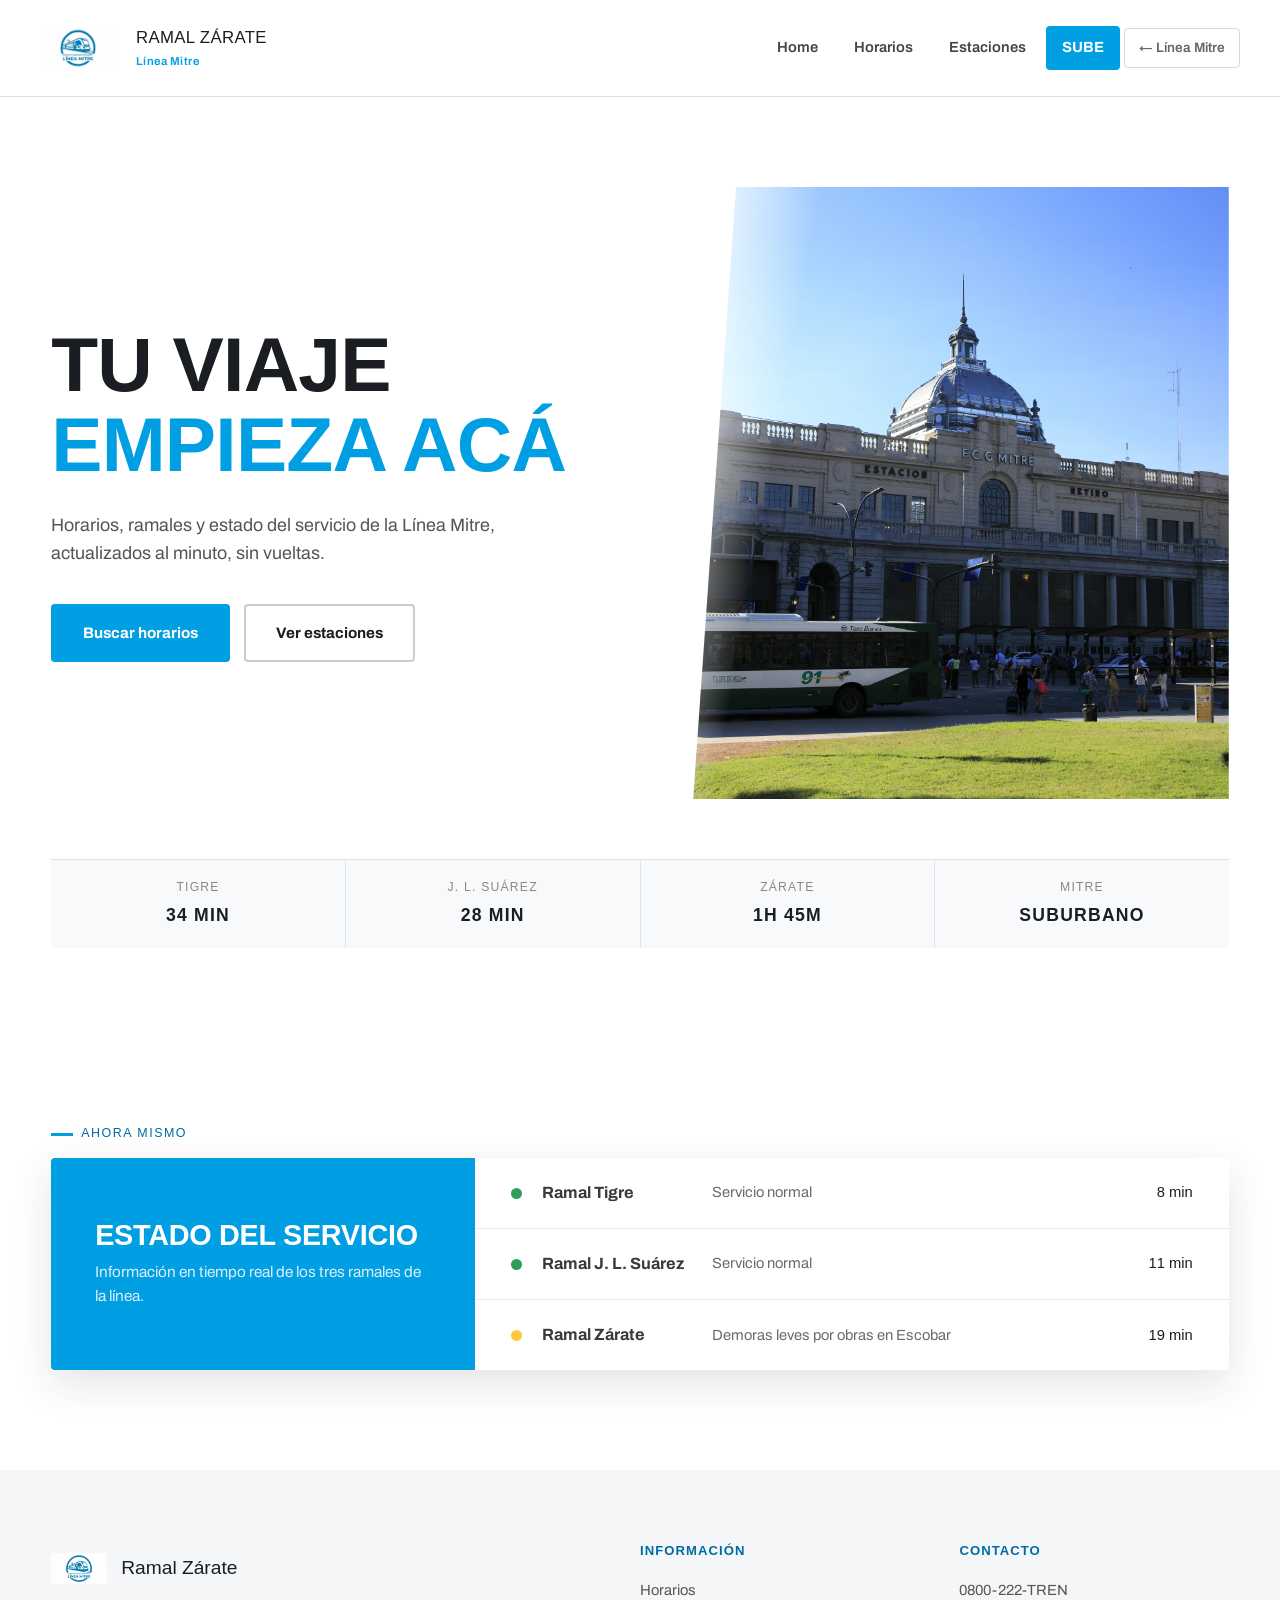
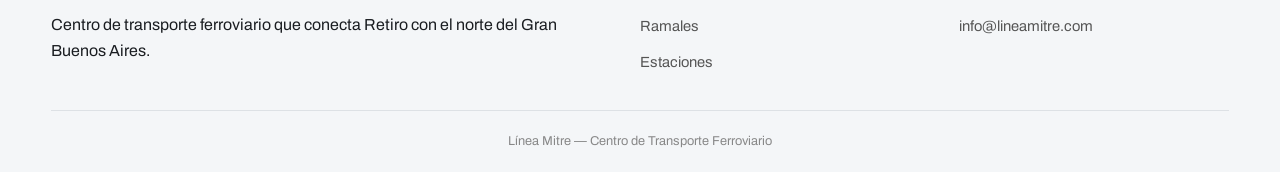
==== index.html @ 60ac6a28 "Commit" ====
<!DOCTYPE html>
<html lang="es">
<head>
    <meta charset="UTF-8">
    <meta name="viewport" content="width=device-width, initial-scale=1.0">
    <title>Ramal Zárate — Línea Mitre</title>
    <link rel="stylesheet" href="css/styles.css">
</head>
<body>

    <header>
        <nav>
            <img src="img/logo-mitre.png" alt="Ramal Zárate" class="nav-logo">
            <div class="marca">
                Ramal Zárate
                <small>Línea Mitre</small>
            </div>
            <ul>
                <li><a href="index.html">Home</a></li>
                <li><a href="estaciones.html">Horarios</a></li>
                <li><a href="ubicacion.html">Estaciones</a></li>
                <li id="nav-sube"><a href="sube.html">SUBE</a></li>
                <li id="nav-central"><a href="https://rafaelmontanerpt.github.io/Central-de-transporte/index.html" target="_blank">← Línea Mitre</a></li>
            </ul>
        </nav>
    </header>

    <main>

        <section class="hero">
            <div class="hero-grid">
                <div class="hero-texto">
                    <h1>Tu viaje<br><em>empieza acá</em></h1>
                    <p>Horarios, ramales y estado del servicio de la Línea Mitre, actualizados al minuto, sin vueltas.</p>
                    <div class="hero-botones">
                        <a href="estaciones.html" class="btn">Buscar horarios</a>
                        <a href="ubicacion.html" class="btn btn-fantasma">Ver estaciones</a>
                    </div>
                </div>
                <div class="hero-imagen">
                    <img src="img/J31_597_Bf_Retiro_Mitre.jpg" alt="Estación Retiro, cabecera de la Línea Mitre">
                </div>
            </div>

            <div class="franja franja--ajustada" style="padding-top:0">
                <div class="via">
                    <span>Tigre<b>34 min</b></span>
                    <span>J. L. Suárez<b>28 min</b></span>
                    <span>Zárate<b>1h 45m</b></span>
                    <span>Mitre<b>Suburbano</b></span>
                </div>
            </div>
        </section>

        <section class="franja">
            <span class="ojo">Ahora mismo</span>
            <div class="panel-estado">
                <div class="panel-estado-rotulo">
                    <h2>Estado del servicio</h2>
                    <p>Información en tiempo real de los tres ramales de la línea.</p>
                </div>
                <div class="estado-lista">
                    <div class="estado-fila">
                        <span class="estado-punto"></span>
                        <b>Ramal Tigre</b>
                        <span>Servicio normal</span>
                        <span class="estado-tiempo">8 min</span>
                    </div>
                    <div class="estado-fila">
                        <span class="estado-punto"></span>
                        <b>Ramal J. L. Suárez</b>
                        <span>Servicio normal</span>
                        <span class="estado-tiempo">11 min</span>
                    </div>
                    <div class="estado-fila">
                        <span class="estado-punto" style="background:var(--amarillo)"></span>
                        <b>Ramal Zárate</b>
                        <span>Demoras leves por obras en Escobar</span>
                        <span class="estado-tiempo">19 min</span>
                    </div>
                </div>
            </div>
        </section>

    </main>

    <footer>
        <div class="footer-inner">
            <div>
                <div class="footer-logo-wrap">
                    <img src="img/logo-mitre.png" alt="Ramal Zárate">
                    <div class="footer-marca">Ramal Zárate</div>
                </div>
                <p>Centro de transporte ferroviario que conecta Retiro con el norte del Gran Buenos Aires.</p>
            </div>
            <div>
                <h4>Información</h4>
                <ul>
                    <li><a href="estaciones.html">Horarios</a></li>
                    <li><a href="estaciones.html">Ramales</a></li>
                    <li><a href="ubicacion.html">Estaciones</a></li>
                </ul>
            </div>
            <div>
                <h4>Contacto</h4>
                <ul>
                    <li><a href="tel:08002228736">0800-222-TREN</a></li>
                    <li><a href="mailto:info@lineamitre.com">info@lineamitre.com</a></li>
                </ul>
            </div>
        </div>
        <div class="footer-base">Línea Mitre — Centro de Transporte Ferroviario</div>
    </footer>

</body>
</html>
---- css/styles.css ----
@import url('https://fonts.googleapis.com/css2?family=Archivo+Expanded:wght@600;700;800&family=Archivo:wght@400;500;600;700&display=swap');

* { margin: 0; padding: 0; box-sizing: border-box; }

:root {
  --carbon:   #1a1d21;
  --carbon-2: #25292e;
  --azul:     #009ee3;
  --azul-osc: #006aa8;
  --amarillo: #ffc83d;
  --verde:    #2e9e5b;
  --rojo:     #d6432e;
  --texto:    #3a3a38;

  --display: 'Archivo Expanded', sans-serif;
  --cuerpo:  'Archivo', sans-serif;
  --radio:   4px;
  --sombra:  0 14px 40px rgba(26,29,33,.12);
  --ease:    .3s cubic-bezier(.4,0,.2,1);
}

html { scroll-behavior: smooth; }

body {
  font-family: var(--cuerpo);
  color: var(--texto);
  background: white;
  overflow-x: hidden;
  line-height: 1.6;
}

h1, h2, h3 {
  font-family: var(--display);
  color: var(--carbon);
  text-transform: uppercase;
  letter-spacing: -.01em;
  line-height: 1.05;
}

a { color: inherit; }

/* --- nav --- */

header {
  position: sticky;
  top: 0;
  z-index: 999;
  background: white;
  border-bottom: 1px solid #dde1e5;
}

nav {
  max-width: 1320px;
  margin: auto;
  display: flex;
  align-items: center;
  gap: 20px;
  padding: 10px 40px;
}

nav img {
  width: 76px;
  height: 76px;
  object-fit: contain;
  flex-shrink: 0;
}

nav .marca {
  color: var(--carbon);
  font-family: var(--display);
  font-size: 1.05rem;
  text-transform: uppercase;
  letter-spacing: .02em;
  flex: 1;
}

nav .marca small {
  display: block;
  font-family: var(--cuerpo);
  text-transform: none;
  font-size: .72rem;
  color: var(--azul);
  letter-spacing: .04em;
  font-weight: 600;
}

nav ul {
  display: flex;
  align-items: center;
  gap: 4px;
  list-style: none;
}

nav ul li a {
  display: block;
  color: #444;
  text-decoration: none;
  font-weight: 600;
  font-size: .92rem;
  padding: 10px 16px;
  border-radius: var(--radio);
  transition: var(--ease);
}

nav ul li a:hover { color: var(--carbon); background: rgba(0,158,227,.08); }

#nav-sube a { background: var(--azul); color: white; font-weight: 700; }
#nav-sube a:hover { background: var(--azul-osc); }

#nav-central a {
  color: #666;
  border: 1px solid rgba(0,0,0,.15);
  font-size: .85rem;
  padding: 8px 14px;
}
#nav-central a:hover { color: var(--carbon); border-color: rgba(0,0,0,.3); background: rgba(0,158,227,.06); }

/* --- estructura base --- */

main { display: block; }

.franja {
  width: min(1320px, 92%);
  margin: auto;
  padding: 100px 0;
}

.franja--ajustada { padding: 70px 0; }

.ojo {
  display: inline-flex;
  align-items: center;
  gap: 8px;
  font-family: var(--display);
  font-size: .78rem;
  letter-spacing: .12em;
  text-transform: uppercase;
  color: var(--azul-osc);
  margin-bottom: 14px;
}

.ojo::before {
  content: '';
  width: 22px;
  height: 3px;
  background: var(--azul);
}

/* --- hero (home) --- */

.hero {
  position: relative;
  background: white;
  overflow: hidden;
}

.hero-grid {
  width: min(1320px, 92%);
  margin: auto;
  display: grid;
  grid-template-columns: 1.05fr .95fr;
  align-items: center;
  gap: 50px;
  padding: 90px 0 0;
  min-height: 78vh;
}

.hero-texto h1 {
  color: var(--carbon);
  font-size: clamp(3rem, 6vw, 5.2rem);
  margin-bottom: 26px;
}

.hero-texto h1 em {
  display: block;
  font-style: normal;
  color: var(--azul);
}

.hero-texto p {
  font-size: 1.12rem;
  max-width: 480px;
  color: #555;
  margin-bottom: 36px;
}

.hero-botones { display: flex; gap: 14px; flex-wrap: wrap; }

.btn {
  display: inline-block;
  border: 2px solid transparent;
  background: var(--azul);
  color: white;
  font-weight: 700;
  font-size: .95rem;
  padding: 15px 30px;
  border-radius: var(--radio);
  cursor: pointer;
  transition: var(--ease);
  text-decoration: none;
}

.btn:hover { background: var(--azul-osc); transform: translateY(-2px); }

/* ghost button sobre fondo blanco */
.btn-fantasma {
  background: transparent;
  border-color: #ccc;
  color: var(--carbon);
}

.btn-fantasma:hover { border-color: var(--azul); color: var(--azul); background: rgba(0,158,227,.06); }

/* ghost button sobre fondo oscuro (ramal-hero) */
.btn-fantasma-oscuro {
  background: transparent;
  border: 2px solid rgba(255,255,255,.35);
  color: white;
  font-weight: 700;
  font-size: .95rem;
  padding: 15px 30px;
  border-radius: var(--radio);
  cursor: pointer;
  transition: var(--ease);
  text-decoration: none;
  display: inline-block;
}

.btn-fantasma-oscuro:hover { border-color: white; background: rgba(255,255,255,.1); }

.hero-imagen {
  position: relative;
  height: 100%;
  min-height: 460px;
  align-self: stretch;
}

.hero-imagen img {
  position: absolute;
  inset: 0;
  width: 100%;
  height: 100%;
  object-fit: cover;
  clip-path: polygon(8% 0, 100% 0, 100% 100%, 0 100%);
}

.hero-imagen::after {
  content: '';
  position: absolute;
  inset: 0;
  background: linear-gradient(100deg, white 0%, transparent 20%);
}

/* via (tiempos de viaje bajo el hero) */
.via {
  display: flex;
  border-top: 1px solid #e0e4e8;
  margin-top: 60px;
  background: #f8f9fa;
}

.via span {
  flex: 1;
  text-align: center;
  padding: 18px 0;
  font-family: var(--display);
  font-size: .76rem;
  letter-spacing: .1em;
  text-transform: uppercase;
  color: #888;
  border-right: 1px solid #e0e4e8;
}

.via span:last-child { border-right: none; }
.via span b { display: block; color: var(--carbon); font-size: 1.1rem; margin-top: 4px; }

/* --- panel estado --- */

.panel-estado {
  display: grid;
  grid-template-columns: .9fr 1.6fr;
  background: white;
  border-radius: var(--radio);
  box-shadow: var(--sombra);
  overflow: hidden;
}

.panel-estado-rotulo {
  background: var(--azul);
  color: white;
  padding: 44px;
  display: flex;
  flex-direction: column;
  justify-content: center;
}

.panel-estado-rotulo h2 { color: white; font-size: 1.8rem; margin-bottom: 10px; }
.panel-estado-rotulo p { color: #d9f0fb; font-size: .96rem; }

.estado-lista { display: flex; flex-direction: column; }

.estado-fila {
  display: flex;
  align-items: center;
  gap: 20px;
  padding: 22px 36px;
  border-bottom: 1px solid #eee;
}

.estado-fila:last-child { border-bottom: none; }

.estado-punto { width: 11px; height: 11px; border-radius: 50%; background: var(--verde); flex-shrink: 0; }

.estado-fila b { font-size: 1.02rem; min-width: 150px; }
.estado-fila span { color: #6b6b68; font-size: .92rem; }
.estado-fila .estado-tiempo { margin-left: auto; font-family: var(--display); color: var(--carbon); }

/* --- ramal hero (Zárate) --- */

.ramal-hero {
  background: var(--carbon-2);
  color: white;
  padding: 90px 0 0;
}

.ramal-hero-inner {
  width: min(1320px, 92%);
  margin: auto;
  display: grid;
  gap: 30px;
}

.ramal-kicker {
  font-family: var(--display);
  color: var(--amarillo);
  font-size: 1rem;
  letter-spacing: .08em;
}

.ramal-hero h1 { color: white; font-size: clamp(2.6rem, 5vw, 4.4rem); max-width: 760px; }
.ramal-hero p { max-width: 640px; color: #ccc; font-size: 1.08rem; margin-top: 18px; }

.ramal-botones { display: flex; gap: 14px; margin-top: 32px; flex-wrap: wrap; }

.ramal-cifras {
  display: grid;
  grid-template-columns: repeat(4, auto);
  gap: 40px;
  margin-top: 60px;
  padding: 34px 0;
  border-top: 1px solid #3a3e44;
}

.ramal-cifras div b { display: block; font-family: var(--display); font-size: 2.1rem; color: white; }
.ramal-cifras div span { font-size: .8rem; color: #9a9d9f; letter-spacing: .04em; }

/* --- destinos (bloques imagen/texto alternados) --- */

.destino-bloque {
  display: grid;
  grid-template-columns: 1fr 1fr;
  gap: 70px;
  align-items: center;
  padding: 70px 0;
  border-bottom: 1px solid #eee;
}

.destino-bloque:last-child { border-bottom: none; }

.destino-bloque.invertido .destino-foto { order: 2; }
.destino-bloque.invertido .destino-texto { order: 1; }

.destino-num {
  font-family: var(--display);
  font-size: .85rem;
  color: var(--azul);
  letter-spacing: .1em;
  margin-bottom: 10px;
  display: block;
}

.destino-texto h3 { font-size: 2rem; margin-bottom: 16px; }
.destino-texto p { color: #5c5c59; font-size: 1.02rem; }

.destino-foto {
  position: relative;
  aspect-ratio: 4/3;
  border-radius: var(--radio);
  overflow: hidden;
}

.destino-foto img { width: 100%; height: 100%; object-fit: cover; }

/* --- tabla frecuencias --- */

.bloque-tabla h2 { margin-bottom: 14px; }
.bloque-tabla > p { max-width: 680px; color: #5c5c59; margin-bottom: 36px; }

table { width: 100%; border-collapse: collapse; background: white; box-shadow: var(--sombra); }

thead { background: var(--azul); }

th {
  color: white;
  text-align: left;
  padding: 16px 22px;
  font-family: var(--display);
  font-size: .78rem;
  letter-spacing: .06em;
  text-transform: uppercase;
}

td { padding: 16px 22px; border-bottom: 1px solid #eee; }
tbody tr:last-child td { border-bottom: none; }
tbody tr:hover { background: #f0f8ff; }

.badge-pico, .badge-valle {
  display: inline-block;
  padding: 5px 14px;
  border-radius: 30px;
  font-size: .82rem;
  font-weight: 700;
}

.badge-pico  { background: #e2f4e9; color: var(--verde); }
.badge-valle { background: #e2f1fa; color: var(--azul-osc); }

/* --- conectividad / tarjetas --- */

.tira-conectividad { background: #f4f6f8; }

.tarjetas-conectividad {
  display: grid;
  grid-template-columns: repeat(3, 1fr);
  gap: 1px;
  background: #dde1e5;
  margin-top: 40px;
  box-shadow: var(--sombra);
}

.tarjeta-conectividad { background: white; padding: 38px 32px; }
.tarjeta-conectividad .icono { width: 38px; height: 38px; margin-bottom: 18px; color: var(--azul); }
.tarjeta-conectividad h3 { font-size: 1.1rem; margin-bottom: 8px; }
.tarjeta-conectividad p { font-size: .92rem; color: #5c5c59; }

/* --- carrusel --- */

.carrusel {
  position: relative;
  width: 100%;
  aspect-ratio: 16/8;
  overflow: hidden;
  background: var(--carbon);
}

.carrusel img {
  position: absolute;
  inset: 0;
  width: 100%;
  height: 100%;
  object-fit: cover;
  opacity: 0;
  transition: opacity .9s ease;
}

.carrusel img.activa { opacity: 1; z-index: 2; }

.carrusel-control {
  position: absolute;
  top: 50%;
  transform: translateY(-50%);
  width: 46px; height: 46px;
  border: none;
  background: rgba(26,29,33,.55);
  color: white;
  font-size: 1.1rem;
  cursor: pointer;
  z-index: 5;
  transition: var(--ease);
}

.carrusel-control:hover { background: var(--azul); }
.carrusel-control--prev { left: 0; }
.carrusel-control--next { right: 0; }

/* --- buscador (estaciones.html) --- */

.buscador-hero {
  background: var(--carbon);
  color: white;
  padding: 80px 0 70px;
}

.buscador-hero-inner { width: min(1320px, 92%); margin: auto; }
.buscador-hero h1 { color: white; font-size: clamp(2.4rem, 5vw, 3.6rem); max-width: 600px; }
.buscador-hero p { color: #bbb; max-width: 540px; margin-top: 16px; font-size: 1.05rem; }

.caja-busqueda {
  background: white;
  display: grid;
  grid-template-columns: 1fr 1fr auto;
  box-shadow: var(--sombra);
  margin-top: -38px;
  position: relative;
  z-index: 10;
}

.caja-busqueda input {
  border: none;
  padding: 22px 26px;
  font-size: 1rem;
  font-family: var(--cuerpo);
  border-right: 1px solid #eee;
}

.caja-busqueda input:focus { outline: 2px solid var(--azul); outline-offset: -2px; }

.caja-busqueda button {
  border: none;
  background: var(--azul);
  color: white;
  font-weight: 700;
  padding: 0 40px;
  cursor: pointer;
  font-size: .95rem;
  transition: var(--ease);
}

.caja-busqueda button:hover { background: var(--azul-osc); }

.resultado-viaje {
  display: grid;
  grid-template-columns: 1.4fr 1fr;
  gap: 50px;
  margin-top: 40px;
}

.trayecto { background: white; box-shadow: var(--sombra); padding: 12px 0; }

.trayecto-parada {
  display: flex;
  align-items: center;
  gap: 18px;
  padding: 16px 28px;
}

.trayecto-parada .punto {
  width: 14px; height: 14px;
  border-radius: 50%;
  border: 3px solid var(--azul);
  background: white;
  flex-shrink: 0;
}

.trayecto-parada.terminal .punto { background: var(--azul); }
.trayecto-parada b { font-size: 1.02rem; }

.trayecto-tramo { margin-left: 34px; border-left: 2px dashed #ddd; height: 14px; }

.datos-viaje { display: flex; flex-direction: column; gap: 16px; }

.dato-viaje {
  background: white;
  box-shadow: var(--sombra);
  padding: 24px 28px;
  display: flex;
  justify-content: space-between;
  align-items: baseline;
}

.dato-viaje span { font-size: .85rem; color: #8a8a87; text-transform: uppercase; letter-spacing: .04em; }
.dato-viaje b { font-family: var(--display); font-size: 1.5rem; color: var(--carbon); }

.lista-ramales { display: flex; flex-direction: column; margin-top: 30px; }

.fila-ramal {
  display: grid;
  grid-template-columns: 1.2fr 2fr auto;
  align-items: center;
  gap: 30px;
  padding: 28px 0;
  border-bottom: 1px solid #eee;
}

.fila-ramal:first-child { border-top: 1px solid #eee; }
.fila-ramal h3 { font-size: 1.25rem; }
.fila-ramal .trazado { color: #6b6b68; font-size: .94rem; }

.enlace-ramal {
  font-weight: 700;
  font-size: .88rem;
  color: var(--azul-osc);
  text-decoration: none;
  white-space: nowrap;
}

.enlace-ramal:hover { text-decoration: underline; }

/* --- ubicacion.html --- */

.ubicacion-hero {
  position: relative;
  min-height: 50vh;
  display: flex;
  align-items: flex-end;
  color: white;
  background-size: cover;
  background-position: center;
  background-color: #555;
}

.ubicacion-hero::before {
  content: '';
  position: absolute;
  inset: 0;
  background: linear-gradient(180deg, rgba(26,29,33,.2), rgba(26,29,33,.85));
}

.ubicacion-hero-inner {
  position: relative;
  z-index: 2;
  width: min(1320px, 92%);
  margin: auto;
  padding-bottom: 56px;
}

.ubicacion-hero h1 { color: white; font-size: clamp(2.4rem, 5vw, 3.8rem); }
.ubicacion-hero p { color: #ddd; max-width: 540px; margin-top: 14px; }

.input-buscar {
  width: 100%;
  padding: 18px 22px;
  border: 2px solid #dde1e5;
  font-size: 1rem;
  font-family: var(--cuerpo);
  background: white;
  margin-top: 10px;
  border-radius: var(--radio);
}

.input-buscar:focus { outline: 2px solid var(--azul); outline-offset: -2px; border-color: var(--azul); }

.mapa-caja { margin-top: 30px; box-shadow: var(--sombra); }
.mapa-caja iframe { width: 100%; height: 460px; border: none; display: block; }

.fila-datos {
  display: grid;
  grid-template-columns: repeat(3, 1fr);
  gap: 1px;
  background: #dde1e5;
  margin-top: 40px;
}

.dato-mini { background: white; padding: 28px 30px; }
.dato-mini span { display: block; font-size: .8rem; color: #888; text-transform: uppercase; letter-spacing: .04em; margin-bottom: 8px; }
.dato-mini b { font-family: var(--display); font-size: 1.3rem; }

.lista-iconos {
  display: grid;
  grid-template-columns: repeat(auto-fit, minmax(200px, 1fr));
  gap: 14px;
  margin-top: 30px;
}

.item-icono {
  background: white;
  border: 1px solid #eee;
  padding: 22px;
  display: flex;
  align-items: center;
  gap: 14px;
  font-weight: 600;
  font-size: .94rem;
  line-height: 1.3;
}

.item-icono svg { width: 24px; height: 24px; color: var(--azul); flex-shrink: 0; }

/* --- footer --- */

footer { background: #f4f6f8; color: var(--carbon); }

.footer-inner {
  width: min(1320px, 92%);
  margin: auto;
  padding: 70px 0 36px;
  display: grid;
  grid-template-columns: 1.6fr .8fr .8fr;
  gap: 50px;
}

.footer-logo-wrap {
  display: flex;
  align-items: center;
  gap: 14px;
  margin-bottom: 16px;
}

.footer-logo-wrap img { width: 56px; height: 56px; object-fit: contain; }

.footer-marca { font-family: var(--display); font-size: 1.2rem; }
.footer-marca + p { color: #666; max-width: 320px; font-size: .9rem; margin-top: 10px; }

footer h4 {
  font-family: var(--display);
  font-size: .82rem;
  letter-spacing: .08em;
  color: var(--azul-osc);
  margin-bottom: 16px;
  text-transform: uppercase;
}

footer ul { list-style: none; display: flex; flex-direction: column; gap: 10px; }
footer ul li a { color: #555; text-decoration: none; font-size: .92rem; }
footer ul li a:hover { color: var(--azul); }

.footer-base {
  border-top: 1px solid #dde1e5;
  padding: 20px 0;
  text-align: center;
  font-size: .8rem;
  color: #888;
  width: min(1320px, 92%);
  margin: 0 auto;
}

/* --- responsive --- */

@media (max-width: 1000px) {
  .hero-grid { grid-template-columns: 1fr; min-height: auto; padding-top: 50px; }
  .hero-imagen { min-height: 320px; order: -1; }
  .panel-estado { grid-template-columns: 1fr; }
  .destino-bloque,
  .destino-bloque.invertido { grid-template-columns: 1fr; }
  .destino-bloque.invertido .destino-foto,
  .destino-bloque.invertido .destino-texto { order: 0; }
  .tarjetas-conectividad { grid-template-columns: 1fr; }
  .resultado-viaje { grid-template-columns: 1fr; }
  .fila-datos { grid-template-columns: 1fr; }
  .footer-inner { grid-template-columns: 1fr; }
  .ramal-cifras { grid-template-columns: repeat(2, 1fr); }
}

@media (max-width: 700px) {
  nav { flex-wrap: wrap; padding: 14px 20px; }
  nav ul { width: 100%; justify-content: center; flex-wrap: wrap; }
  .via { flex-wrap: wrap; }
  .via span { flex: 1 1 50%; }
  .caja-busqueda { grid-template-columns: 1fr; }
  .caja-busqueda input { border-right: none; border-bottom: 1px solid #eee; }
  .fila-ramal { grid-template-columns: 1fr; gap: 10px; }
}
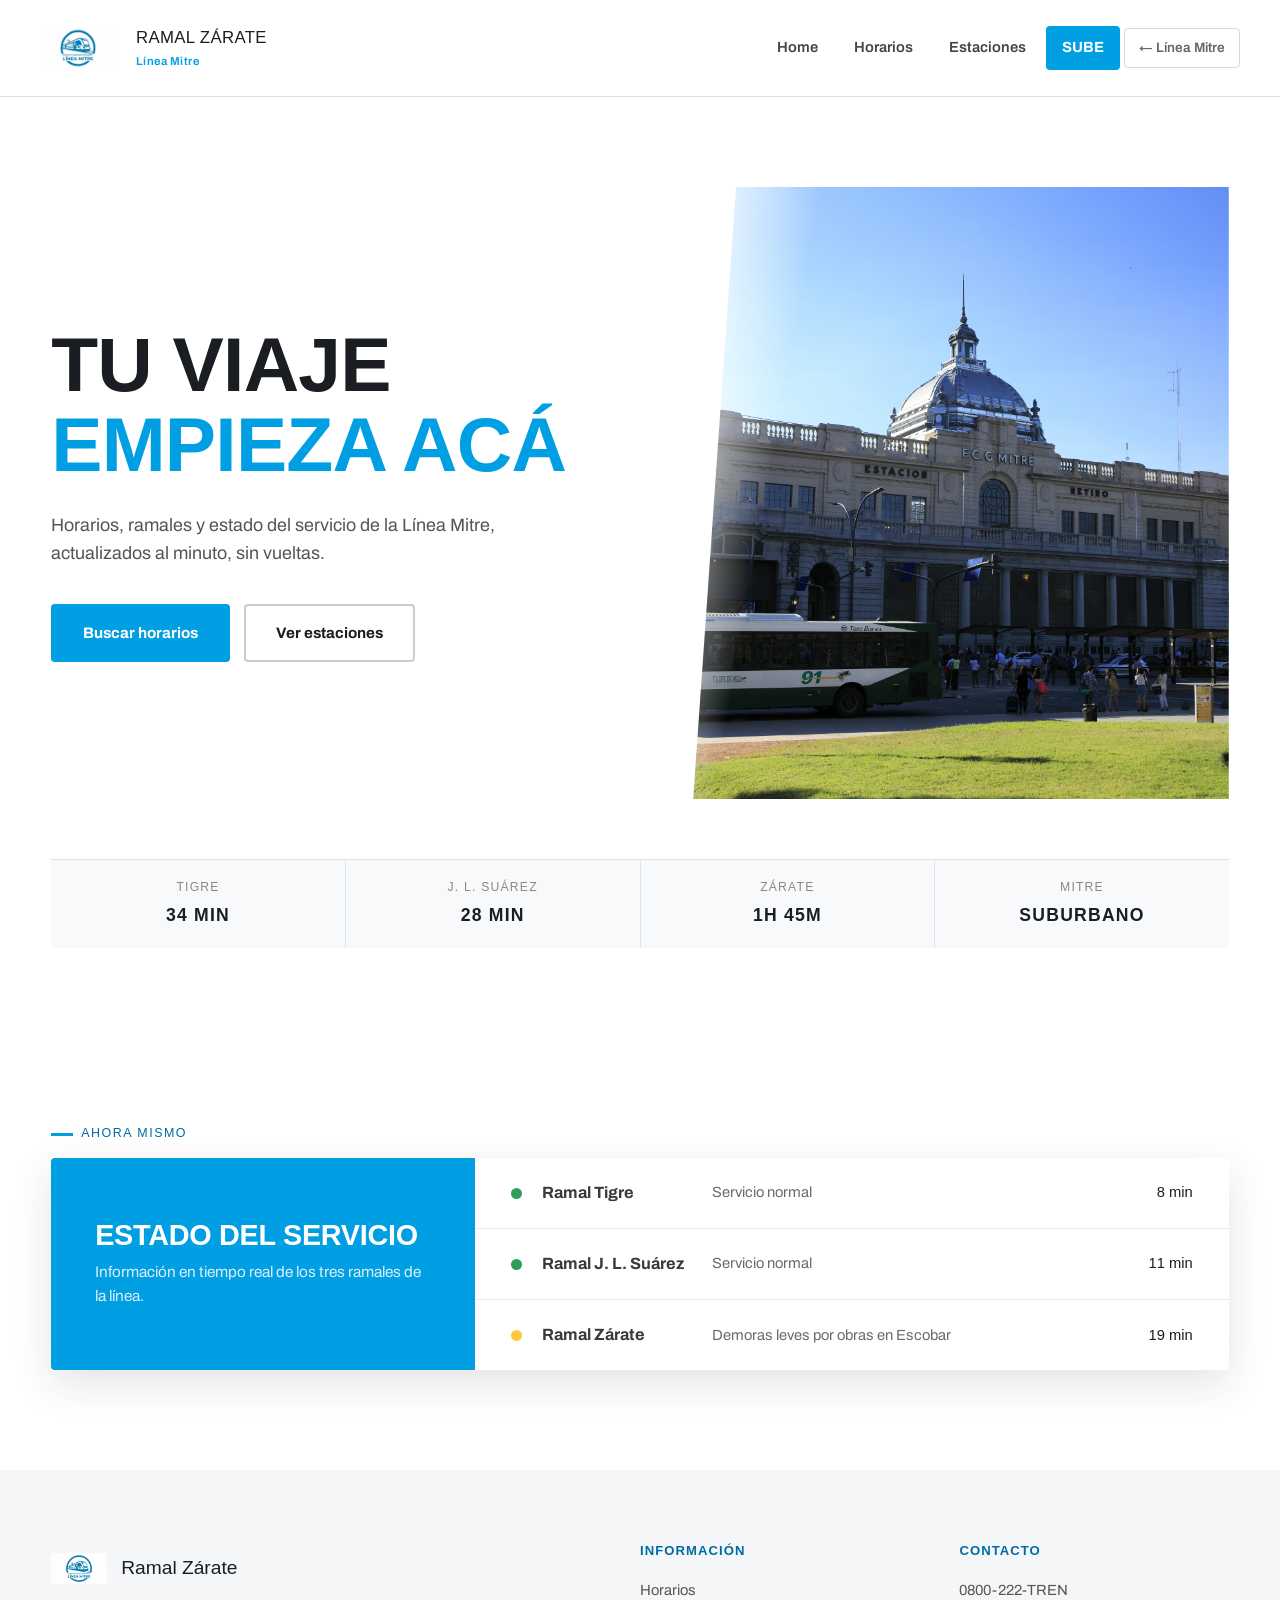
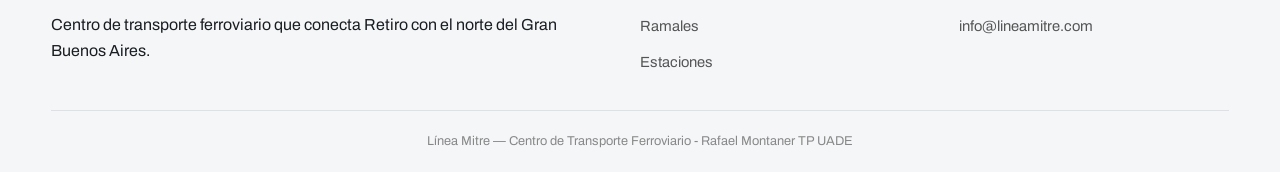
==== commit 5a37d6db: "Add files via upload" ====
--- a/index.html
+++ b/index.html
@@ -109,7 +109,7 @@
                 </ul>
             </div>
         </div>
-        <div class="footer-base">Línea Mitre — Centro de Transporte Ferroviario</div>
+        <div class="footer-base">Línea Mitre — Centro de Transporte Ferroviario - Rafael Montaner TP UADE</div>
     </footer>
 
 </body>
